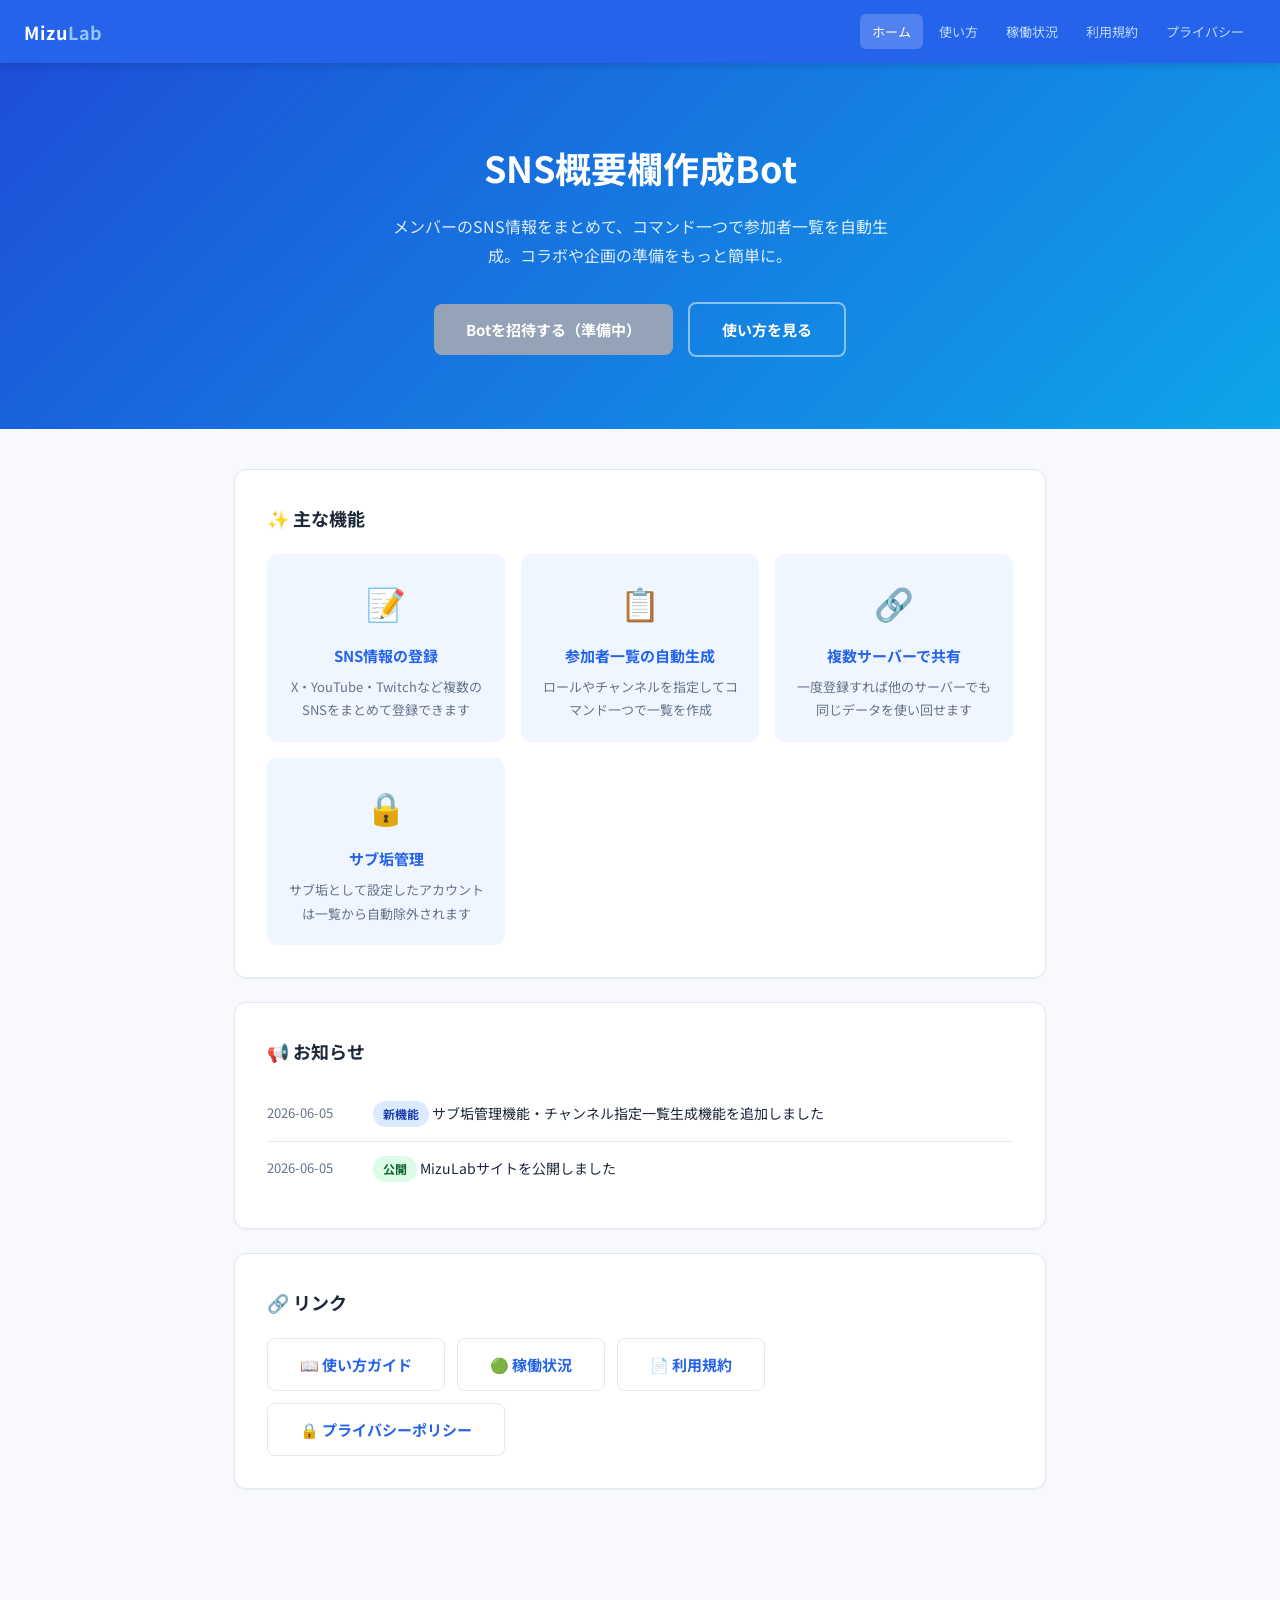
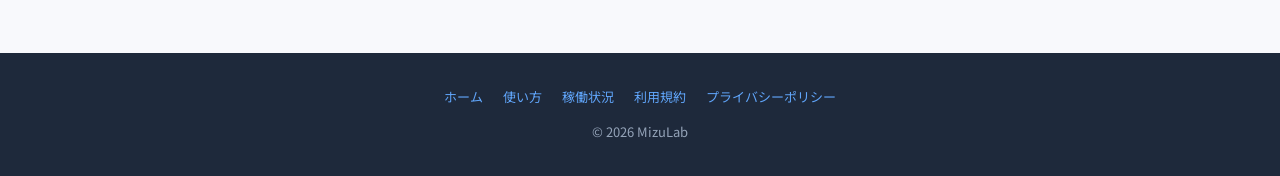
==== index.html @ e8a40799 "Add files via upload" ====
<!DOCTYPE html>
<html lang="ja">
<head>
<meta charset="UTF-8">
<meta name="viewport" content="width=device-width, initial-scale=1.0">
<title>MizuLab - SNS概要欄作成Bot</title>
<link rel="stylesheet" href="style.css">
<style>
  .hero-main {
    background: linear-gradient(135deg, #1d4ed8 0%, #0ea5e9 100%);
    padding: 72px 24px;
    text-align: center;
    color: #fff;
  }
  .hero-main h1 { font-size: 36px; font-weight: 700; margin-bottom: 12px; }
  .hero-main p { font-size: 16px; opacity: 0.85; max-width: 500px; margin: 0 auto 32px; }
  .btn {
    display: inline-block;
    padding: 12px 32px;
    border-radius: 8px;
    font-size: 15px;
    font-weight: 700;
    text-decoration: none;
    transition: all 0.2s;
  }
  .btn-white { background: #fff; color: var(--primary); }
  .btn-white:hover { background: #f0f7ff; transform: translateY(-1px); }
  .btn-outline { background: transparent; color: #fff; border: 2px solid rgba(255,255,255,0.5); margin-left: 12px; }
  .btn-outline:hover { background: rgba(255,255,255,0.1); }
  .btn-disabled { background: #94a3b8; color: #fff; cursor: not-allowed; }

  .features {
    display: grid;
    grid-template-columns: repeat(auto-fit, minmax(220px, 1fr));
    gap: 16px;
    margin-top: 8px;
  }
  .feature-card {
    background: var(--primary-light);
    border-radius: 10px;
    padding: 20px;
    text-align: center;
  }
  .feature-icon { font-size: 32px; margin-bottom: 10px; }
  .feature-title { font-weight: 700; margin-bottom: 6px; color: var(--primary); }
  .feature-desc { font-size: 13px; color: var(--text-muted); }

  .news-item {
    display: flex;
    gap: 16px;
    padding: 14px 0;
    border-bottom: 1px solid var(--border);
    align-items: flex-start;
  }
  .news-item:last-child { border-bottom: none; }
  .news-date { font-size: 13px; color: var(--text-muted); white-space: nowrap; min-width: 90px; }
  .news-text { font-size: 14px; }
</style>
</head>
<body>

<header>
  <a href="index.html" class="logo">Mizu<span>Lab</span></a>
  <nav>
    <a href="index.html" class="active">ホーム</a>
    <a href="guide.html">使い方</a>
    <a href="status.html">稼働状況</a>
    <a href="terms.html">利用規約</a>
    <a href="privacy.html">プライバシー</a>
  </nav>
</header>

<div class="hero-main">
  <h1>SNS概要欄作成Bot</h1>
  <p>メンバーのSNS情報をまとめて、コマンド一つで参加者一覧を自動生成。コラボや企画の準備をもっと簡単に。</p>
  <a href="#" class="btn btn-disabled">Botを招待する（準備中）</a>
  <a href="guide.html" class="btn btn-outline">使い方を見る</a>
</div>

<div class="container">

  <!-- 特徴 -->
  <div class="card">
    <h2 style="font-size:18px; font-weight:700; margin-bottom:20px; color:var(--text);">✨ 主な機能</h2>
    <div class="features">
      <div class="feature-card">
        <div class="feature-icon">📝</div>
        <div class="feature-title">SNS情報の登録</div>
        <div class="feature-desc">X・YouTube・Twitchなど複数のSNSをまとめて登録できます</div>
      </div>
      <div class="feature-card">
        <div class="feature-icon">📋</div>
        <div class="feature-title">参加者一覧の自動生成</div>
        <div class="feature-desc">ロールやチャンネルを指定してコマンド一つで一覧を作成</div>
      </div>
      <div class="feature-card">
        <div class="feature-icon">🔗</div>
        <div class="feature-title">複数サーバーで共有</div>
        <div class="feature-desc">一度登録すれば他のサーバーでも同じデータを使い回せます</div>
      </div>
      <div class="feature-card">
        <div class="feature-icon">🔒</div>
        <div class="feature-title">サブ垢管理</div>
        <div class="feature-desc">サブ垢として設定したアカウントは一覧から自動除外されます</div>
      </div>
    </div>
  </div>

  <!-- お知らせ -->
  <div class="card">
    <h2 style="font-size:18px; font-weight:700; margin-bottom:20px; color:var(--text);">📢 お知らせ</h2>
    <div class="news-item">
      <span class="news-date">2026-06-05</span>
      <span class="news-text"><span class="badge badge-info">新機能</span> サブ垢管理機能・チャンネル指定一覧生成機能を追加しました</span>
    </div>
    <div class="news-item">
      <span class="news-date">2026-06-05</span>
      <span class="news-text"><span class="badge badge-success">公開</span> MizuLabサイトを公開しました</span>
    </div>
  </div>

  <!-- リンク -->
  <div class="card">
    <h2 style="font-size:18px; font-weight:700; margin-bottom:20px; color:var(--text);">🔗 リンク</h2>
    <div style="display:flex; gap:12px; flex-wrap:wrap;">
      <a href="guide.html" class="btn btn-white" style="border:1px solid var(--border);">📖 使い方ガイド</a>
      <a href="status.html" class="btn btn-white" style="border:1px solid var(--border);">🟢 稼働状況</a>
      <a href="terms.html" class="btn btn-white" style="border:1px solid var(--border);">📄 利用規約</a>
      <a href="privacy.html" class="btn btn-white" style="border:1px solid var(--border);">🔒 プライバシーポリシー</a>
    </div>
  </div>

</div>

<footer>
  <div class="footer-links">
    <a href="index.html">ホーム</a>
    <a href="guide.html">使い方</a>
    <a href="status.html">稼働状況</a>
    <a href="terms.html">利用規約</a>
    <a href="privacy.html">プライバシーポリシー</a>
  </div>
  <p>&copy; 2026 MizuLab</p>
</footer>

</body>
</html>
---- style.css ----
@import url('https://fonts.googleapis.com/css2?family=Noto+Sans+JP:wght@400;500;700&display=swap');

:root {
  --bg: #f8f9fc;
  --surface: #ffffff;
  --primary: #2563eb;
  --primary-dark: #1d4ed8;
  --primary-light: #eff6ff;
  --border: #e2e8f0;
  --text: #1e293b;
  --text-muted: #64748b;
  --accent: #0ea5e9;
  --success: #22c55e;
  --warning: #f59e0b;
  --danger: #ef4444;
}

* { margin: 0; padding: 0; box-sizing: border-box; }

body {
  font-family: 'Noto Sans JP', sans-serif;
  background: var(--bg);
  color: var(--text);
  line-height: 1.8;
  font-size: 15px;
}

/* ヘッダー */
header {
  background: var(--primary);
  color: #fff;
  padding: 14px 24px;
  display: flex;
  align-items: center;
  position: sticky;
  top: 0;
  z-index: 100;
  box-shadow: 0 2px 8px rgba(0,0,0,0.15);
}

header .logo {
  font-size: 18px;
  font-weight: 700;
  letter-spacing: 0.05em;
  text-decoration: none;
  color: #fff;
}

header .logo span { color: #93c5fd; }

header nav {
  margin-left: auto;
  display: flex;
  gap: 4px;
}

header nav a {
  color: #bfdbfe;
  text-decoration: none;
  font-size: 13px;
  padding: 6px 12px;
  border-radius: 6px;
  transition: all 0.2s;
}

header nav a:hover {
  color: #fff;
  background: rgba(255,255,255,0.15);
}

header nav a.active {
  color: #fff;
  background: rgba(255,255,255,0.2);
}

/* フッター */
footer {
  background: #1e293b;
  color: #94a3b8;
  text-align: center;
  padding: 32px 24px;
  font-size: 13px;
  margin-top: 80px;
}

footer a {
  color: #60a5fa;
  text-decoration: none;
}

footer a:hover { text-decoration: underline; }

footer .footer-links {
  display: flex;
  justify-content: center;
  gap: 20px;
  margin-bottom: 12px;
  flex-wrap: wrap;
}

/* コンテナ */
.container {
  max-width: 860px;
  margin: 0 auto;
  padding: 40px 24px 60px;
}

/* カード */
.card {
  background: var(--surface);
  border-radius: 12px;
  border: 1px solid var(--border);
  padding: 32px;
  box-shadow: 0 1px 3px rgba(0,0,0,0.05);
  margin-bottom: 24px;
}

/* セクションヘッダー */
.section-header {
  display: flex;
  align-items: center;
  gap: 12px;
  margin-bottom: 16px;
  padding-bottom: 10px;
  border-bottom: 2px solid var(--primary-light);
}

.section-number {
  background: var(--primary);
  color: #fff;
  width: 32px;
  height: 32px;
  border-radius: 50%;
  display: flex;
  align-items: center;
  justify-content: center;
  font-size: 13px;
  font-weight: 700;
  flex-shrink: 0;
}

.section-title {
  font-size: 17px;
  font-weight: 700;
  color: var(--primary);
}

/* ページヒーロー */
.hero {
  padding: 48px 24px;
  text-align: center;
  color: #fff;
}

.hero h1 {
  font-size: 28px;
  font-weight: 700;
  margin-bottom: 8px;
}

.hero p { font-size: 14px; opacity: 0.8; }

/* バッジ */
.badge {
  display: inline-block;
  padding: 2px 10px;
  border-radius: 99px;
  font-size: 12px;
  font-weight: 700;
}

.badge-success { background: #dcfce7; color: #166534; }
.badge-warning { background: #fef9c3; color: #854d0e; }
.badge-danger  { background: #fee2e2; color: #991b1b; }
.badge-info    { background: #dbeafe; color: #1e40af; }

/* リスト */
.styled-list { list-style: none; padding: 0; }
.styled-list li {
  padding: 6px 0 6px 20px;
  position: relative;
}
.styled-list li::before {
  content: "・";
  position: absolute;
  left: 0;
  color: var(--accent);
}

/* コマンドテーブル */
.cmd-table {
  width: 100%;
  border-collapse: collapse;
  font-size: 14px;
}
.cmd-table th {
  background: var(--primary);
  color: #fff;
  padding: 10px 14px;
  text-align: left;
  font-weight: 500;
}
.cmd-table td {
  padding: 10px 14px;
  border-bottom: 1px solid var(--border);
  vertical-align: top;
}
.cmd-table tr:nth-child(even) td { background: #f8faff; }
.cmd-table code {
  font-family: 'Courier New', monospace;
  background: #f1f5f9;
  padding: 2px 6px;
  border-radius: 4px;
  font-size: 13px;
  color: #1e40af;
}

/* 情報ボックス */
.info-box {
  background: var(--primary-light);
  border-left: 4px solid var(--primary);
  border-radius: 0 8px 8px 0;
  padding: 14px 18px;
  margin: 12px 0;
  font-size: 14px;
  color: var(--text-muted);
}

.warn-box {
  background: #fffbeb;
  border-left: 4px solid var(--warning);
  border-radius: 0 8px 8px 0;
  padding: 14px 18px;
  margin: 12px 0;
  font-size: 14px;
  color: #78350f;
}

@media (max-width: 600px) {
  .card { padding: 20px 16px; }
  .hero h1 { font-size: 22px; }
  header nav a { padding: 4px 8px; font-size: 12px; }
}
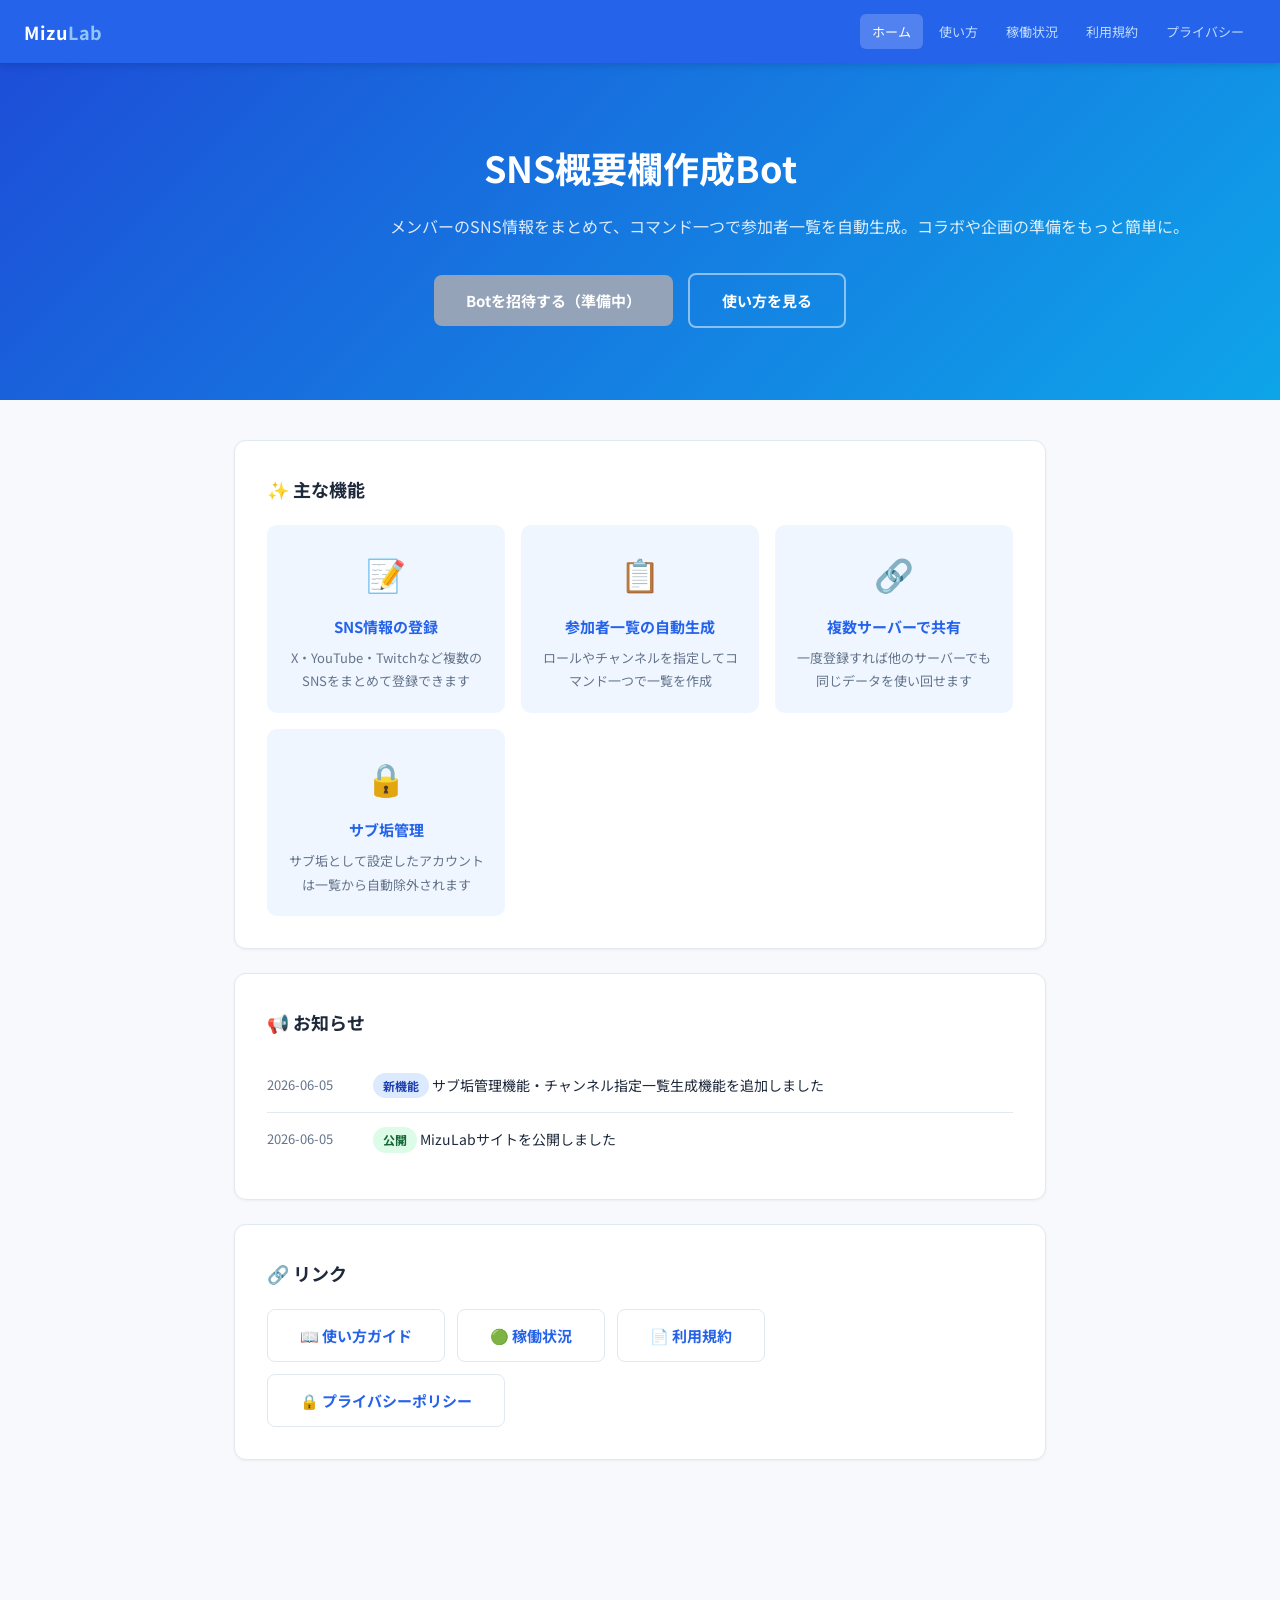
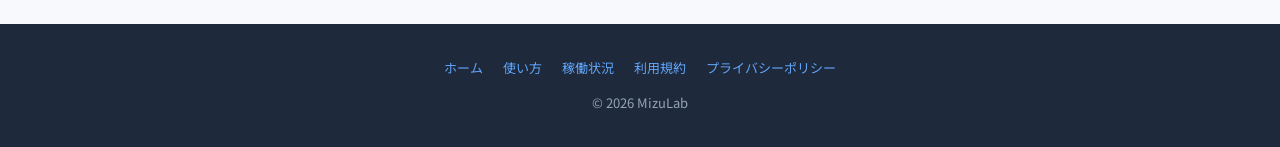
==== commit 5964c84d: "Add files via upload" ====
--- a/index.html
+++ b/index.html
@@ -72,7 +72,7 @@
 
 <div class="hero-main">
   <h1>SNS概要欄作成Bot</h1>
-  <p>メンバーのSNS情報をまとめて、コマンド一つで参加者一覧を自動生成。コラボや企画の準備をもっと簡単に。</p>
+  <p style="white-space: nowrap;">メンバーのSNS情報をまとめて、コマンド一つで参加者一覧を自動生成。コラボや企画の準備をもっと簡単に。</p>
   <a href="#" class="btn btn-disabled">Botを招待する（準備中）</a>
   <a href="guide.html" class="btn btn-outline">使い方を見る</a>
 </div>
--- a/style.css
+++ b/style.css
@@ -98,6 +98,12 @@
   flex-wrap: wrap;
 }
 
+/* 利用規約・プライバシーポリシーのセクション間余白 */
+.section {
+  margin-bottom: 8px;
+  margin-top: 32px;
+}
+
 /* コンテナ */
 .container {
   max-width: 860px;
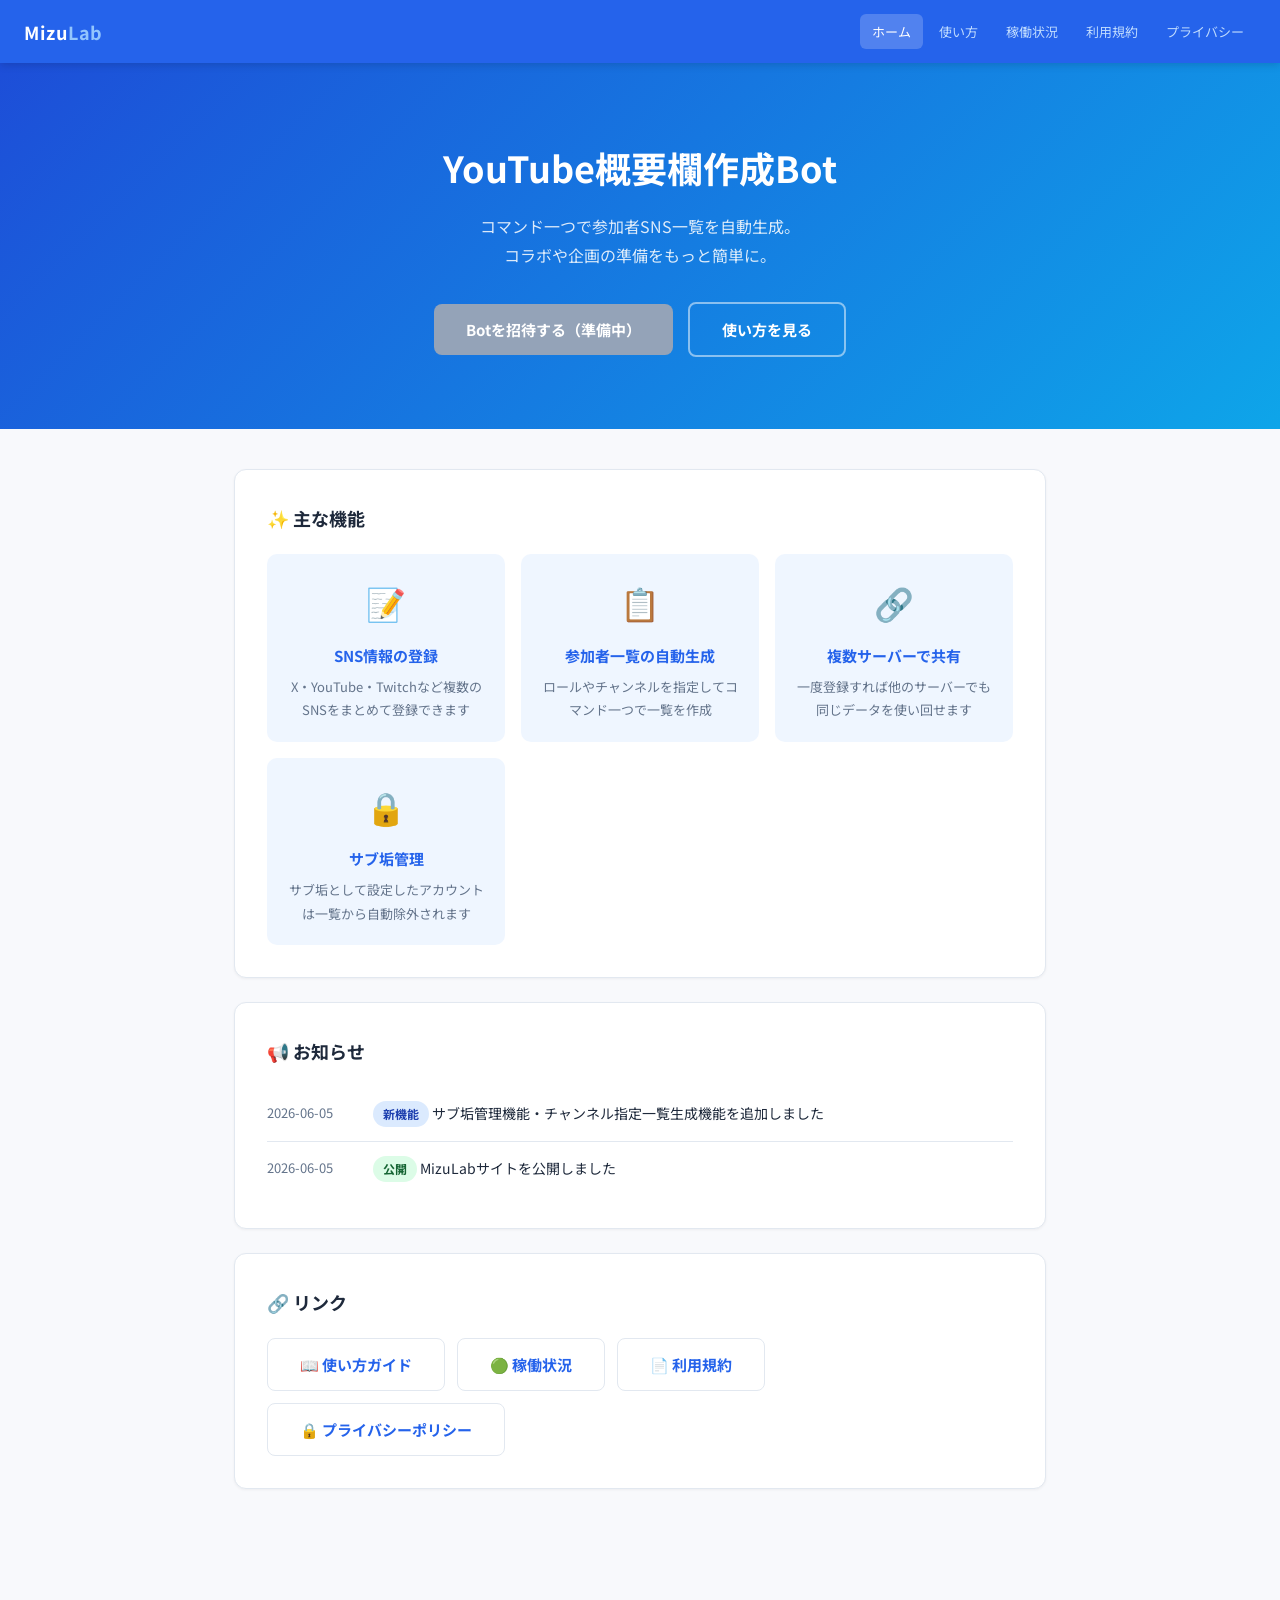
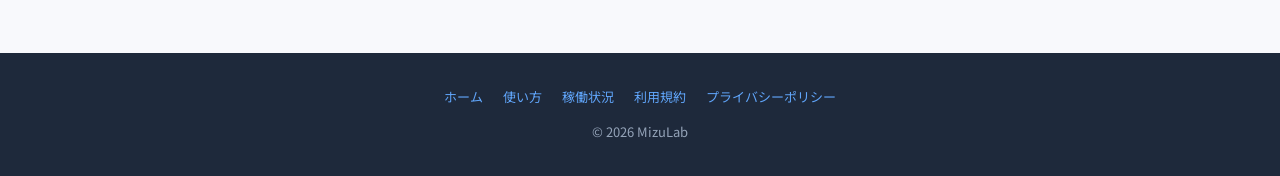
==== commit 8426b855: "Add files via upload" ====
--- a/index.html
+++ b/index.html
@@ -3,7 +3,7 @@
 <head>
 <meta charset="UTF-8">
 <meta name="viewport" content="width=device-width, initial-scale=1.0">
-<title>MizuLab - SNS概要欄作成Bot</title>
+<title>MizuLab - YouTube概要欄作成Bot</title>
 <link rel="stylesheet" href="style.css">
 <style>
   .hero-main {
@@ -71,8 +71,8 @@
 </header>
 
 <div class="hero-main">
-  <h1>SNS概要欄作成Bot</h1>
-  <p style="white-space: nowrap;">メンバーのSNS情報をまとめて、コマンド一つで参加者一覧を自動生成。コラボや企画の準備をもっと簡単に。</p>
+  <h1>YouTube概要欄作成Bot</h1>
+  <p>コマンド一つで参加者SNS一覧を自動生成。<br>コラボや企画の準備をもっと簡単に。</p>
   <a href="#" class="btn btn-disabled">Botを招待する（準備中）</a>
   <a href="guide.html" class="btn btn-outline">使い方を見る</a>
 </div>
--- a/style.css
+++ b/style.css
@@ -101,6 +101,8 @@
 /* 利用規約・プライバシーポリシーのセクション間余白 */
 .section {
   margin-bottom: 8px;
+}
+.section + .section {
   margin-top: 32px;
 }
 
